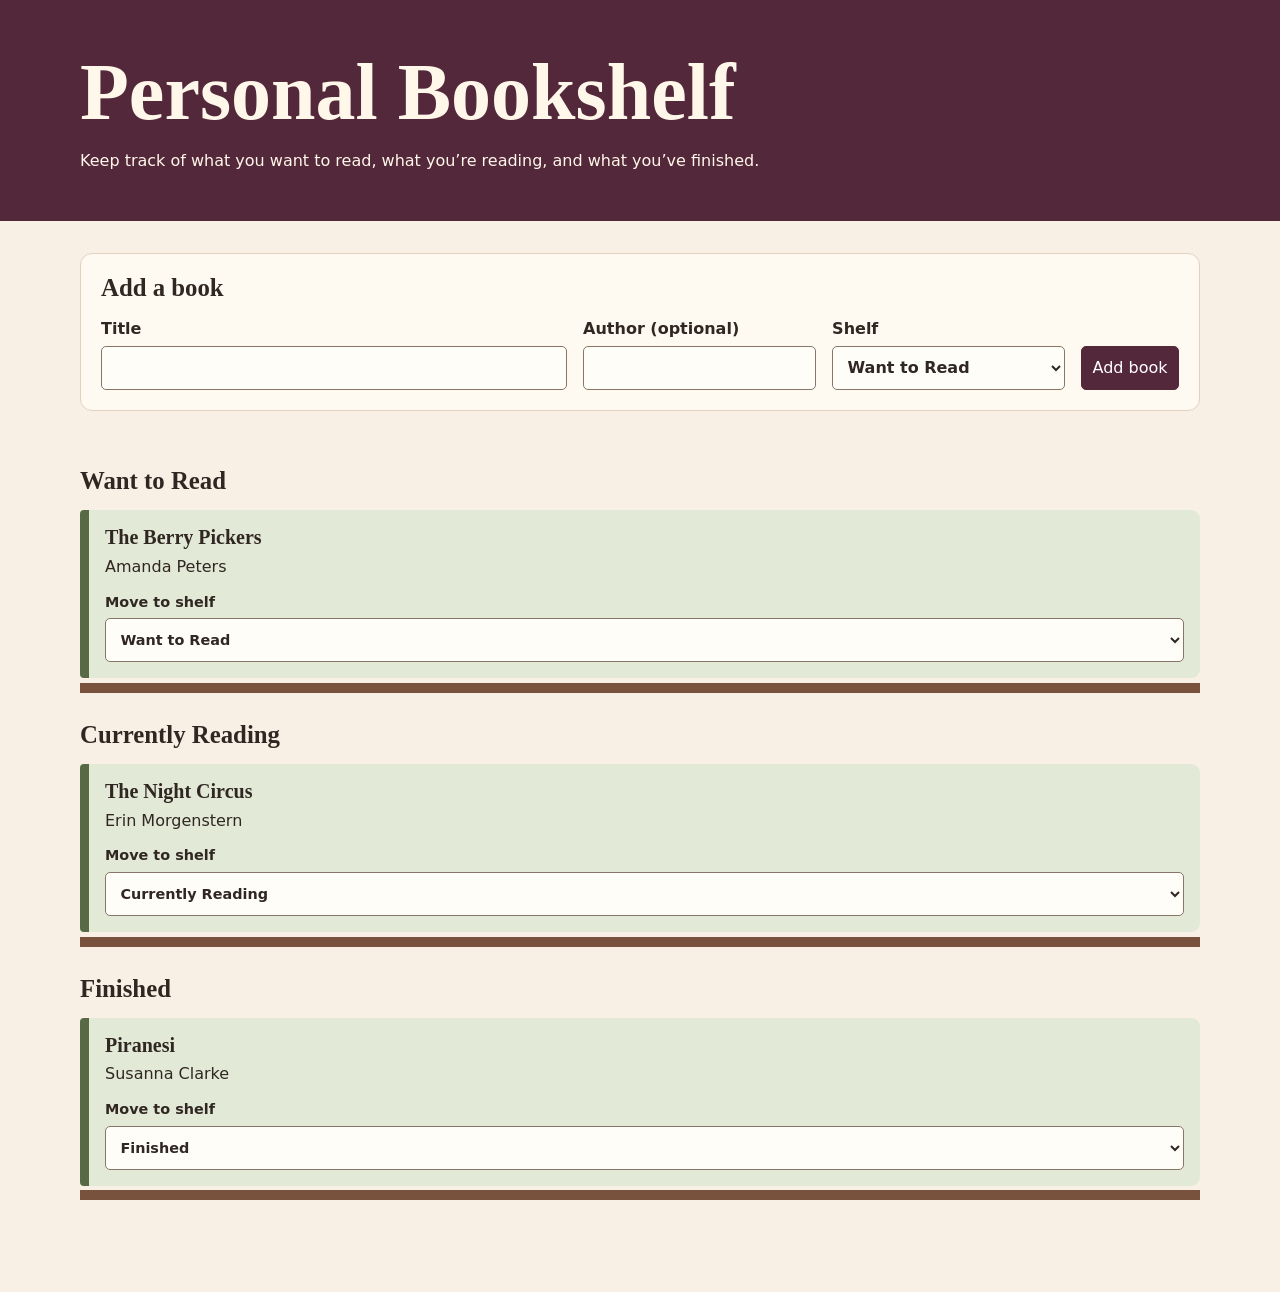
==== inst630-bookshelf/index.html @ 9f1ba7bc "Add INST 630 Personal Bookshelf checkpoint app" ====
<!doctype html>
<html lang="en">
<head>
<meta charset="utf-8">
<meta name="viewport" content="width=device-width, initial-scale=1">
<title>Personal Bookshelf</title>
<style>
*{box-sizing:border-box}body{margin:0;background:#f8f0e4;color:#302722;font:1rem/1.5 system-ui,sans-serif}main,header>div{width:min(100% - 2rem,70rem);margin:auto}header{background:#54283b;color:#fff7e9;padding:3rem 0}h1,h2{font-family:Georgia,serif;line-height:1.1}h1{font-size:clamp(2.7rem,7vw,5rem);margin:0}header p{margin:.8rem 0 0}main{padding:2rem 0 4rem}form{background:#fffaf1;padding:1.25rem;border:1px solid #e1d2bf;border-radius:12px}h2{margin:0 0 1rem;font-size:1.55rem}.fields{display:grid;grid-template-columns:2fr 1fr 1fr auto;gap:1rem;align-items:end}label{display:grid;gap:.3rem;font-weight:600}input,select,button{font:inherit;min-height:44px;border-radius:5px;padding:.5rem .65rem;max-width:100%;width:100%}input,select{background:#fffdf7;color:inherit;border:1px solid #887668}button{background:#54283b;color:white;border:1px solid #54283b;cursor:pointer}button:hover{background:#71354e}:focus-visible{outline:3px solid #216354;outline-offset:3px}#message{min-height:1.5em;margin:1rem 0;color:#533145}.shelf{margin:0 0 1.75rem}.books{display:grid;grid-template-columns:repeat(auto-fit,minmax(min(100%,13rem),1fr));gap:1rem;align-items:end;border-bottom:10px solid #79523d;padding:0 0 .3rem}.book{background:#e3e9d7;border-left:9px solid #576945;padding:1rem;min-width:0;border-radius:4px 9px 9px 4px;overflow-wrap:anywhere}.book:nth-child(3n+2){background:#f2d6c4;border-color:#9a5546}.book:nth-child(3n){background:#e8dce8;border-color:#775477}.book h3{font: bold 1.25rem Georgia,serif;margin:0}.book p{margin:.35rem 0 .8rem}.empty{margin:.4rem 0}.move{font-size:.9rem}@media(max-width:740px){.fields{grid-template-columns:1fr 1fr}}@media(max-width:450px){.fields{grid-template-columns:1fr}}
</style>
</head>
<body>
<header><div><h1>Personal Bookshelf</h1><p>Keep track of what you want to read, what you’re reading, and what you’ve finished.</p></div></header>
<main>
<form id="add-book">
<h2>Add a book</h2>
<div class="fields">
<label>Title<input name="title" required maxlength="120"></label>
<label>Author (optional)<input name="author" maxlength="100"></label>
<label>Shelf<select name="status"></select></label>
<button type="submit">Add book</button>
</div>
</form>
<p id="message" role="status" aria-live="polite"></p>
<div id="shelves"></div>
</main>
<script>
const shelves = new Map([
  ['want', 'Want to Read'],
  ['reading', 'Currently Reading'],
  ['finished', 'Finished']
]);
const storageKey = 'personal-bookshelf-v1';
const examples = [
  { id: 'sample-1', title: 'The Berry Pickers', author: 'Amanda Peters', status: 'want' },
  { id: 'sample-2', title: 'The Night Circus', author: 'Erin Morgenstern', status: 'reading' },
  { id: 'sample-3', title: 'Piranesi', author: 'Susanna Clarke', status: 'finished' }
];
const form = document.querySelector('#add-book');
const container = document.querySelector('#shelves');
const message = document.querySelector('#message');
let books = examples;

try {
  const saved = JSON.parse(localStorage.getItem(storageKey));
  if (Array.isArray(saved)) {
    books = saved.filter(book => book && typeof book.id === 'string' &&
      typeof book.title === 'string' && typeof book.author === 'string' && shelves.has(book.status));
  }
} catch {
  message.textContent = 'Saved books could not be loaded.';
}

function fillOptions(select, selected) {
  for (const [value, label] of shelves) {
    select.add(new Option(label, value, false, value === selected));
  }
}

function save(nextBooks, feedback) {
  books = nextBooks;
  try {
    localStorage.setItem(storageKey, JSON.stringify(books));
    message.textContent = feedback;
  } catch {
    message.textContent = feedback + ' Browser storage is unavailable.';
  }
}

function render(focusId) {
  container.replaceChildren();
  let focusTarget;
  for (const [status, label] of shelves) {
    const section = document.createElement('section');
    section.className = 'shelf';
    const heading = document.createElement('h2');
    heading.textContent = label;
    const row = document.createElement('div');
    row.className = 'books';
    const matching = books.filter(book => book.status === status);
    if (!matching.length) {
      const empty = document.createElement('p');
      empty.className = 'empty';
      empty.textContent = 'No books on this shelf yet.';
      row.append(empty);
    }
    for (const book of matching) {
      const card = document.createElement('article');
      card.className = 'book';
      const title = document.createElement('h3');
      title.textContent = book.title;
      const author = document.createElement('p');
      author.textContent = book.author || 'Author unspecified';
      const move = document.createElement('label');
      move.className = 'move';
      move.textContent = 'Move to shelf';
      const select = document.createElement('select');
      select.setAttribute('aria-label', 'Move ' + book.title + ' to shelf');
      fillOptions(select, status);
      select.addEventListener('change', () => {
        const destination = select.value;
        save(books.map(item => item.id === book.id ? { ...item, status: destination } : item),
          book.title + ' moved to ' + shelves.get(destination) + '.');
        render(book.id);
      });
      move.append(select);
      card.append(title, author, move);
      row.append(card);
      if (book.id === focusId) focusTarget = select;
    }
    section.append(heading, row);
    container.append(section);
  }
  focusTarget?.focus();
}

fillOptions(form.elements.status, 'want');
form.addEventListener('submit', event => {
  event.preventDefault();
  const title = form.elements.title.value.trim();
  if (!title) {
    message.textContent = 'Enter a book title.';
    form.elements.title.focus();
    return;
  }
  const author = form.elements.author.value.trim();
  const status = form.elements.status.value;
  save([...books, { id: crypto.randomUUID(), title, author, status }],
    title + ' added to ' + shelves.get(status) + '.');
  form.reset();
  render();
  form.elements.title.focus();
});
render();
</script>
</body>
</html>
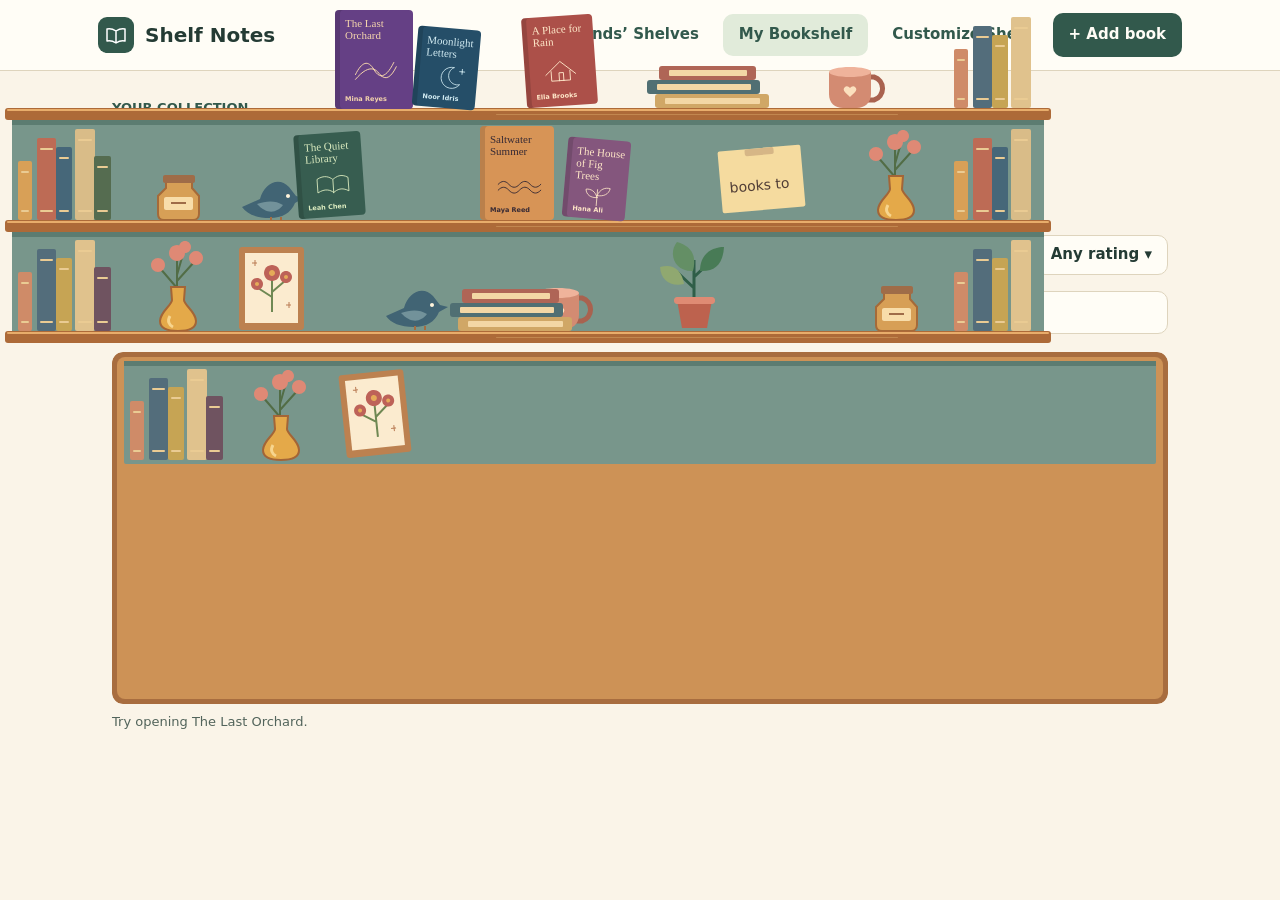
==== commit 7674ea97: "Match Shelf Notes bookshelf to the Figma mockup" ====
--- a/inst630-bookshelf/index.html
+++ b/inst630-bookshelf/index.html
@@ -3,133 +3,368 @@
 <head>
 <meta charset="utf-8">
 <meta name="viewport" content="width=device-width, initial-scale=1">
-<title>Personal Bookshelf</title>
+<title>Shelf Notes · My Bookshelf</title>
 <style>
-*{box-sizing:border-box}body{margin:0;background:#f8f0e4;color:#302722;font:1rem/1.5 system-ui,sans-serif}main,header>div{width:min(100% - 2rem,70rem);margin:auto}header{background:#54283b;color:#fff7e9;padding:3rem 0}h1,h2{font-family:Georgia,serif;line-height:1.1}h1{font-size:clamp(2.7rem,7vw,5rem);margin:0}header p{margin:.8rem 0 0}main{padding:2rem 0 4rem}form{background:#fffaf1;padding:1.25rem;border:1px solid #e1d2bf;border-radius:12px}h2{margin:0 0 1rem;font-size:1.55rem}.fields{display:grid;grid-template-columns:2fr 1fr 1fr auto;gap:1rem;align-items:end}label{display:grid;gap:.3rem;font-weight:600}input,select,button{font:inherit;min-height:44px;border-radius:5px;padding:.5rem .65rem;max-width:100%;width:100%}input,select{background:#fffdf7;color:inherit;border:1px solid #887668}button{background:#54283b;color:white;border:1px solid #54283b;cursor:pointer}button:hover{background:#71354e}:focus-visible{outline:3px solid #216354;outline-offset:3px}#message{min-height:1.5em;margin:1rem 0;color:#533145}.shelf{margin:0 0 1.75rem}.books{display:grid;grid-template-columns:repeat(auto-fit,minmax(min(100%,13rem),1fr));gap:1rem;align-items:end;border-bottom:10px solid #79523d;padding:0 0 .3rem}.book{background:#e3e9d7;border-left:9px solid #576945;padding:1rem;min-width:0;border-radius:4px 9px 9px 4px;overflow-wrap:anywhere}.book:nth-child(3n+2){background:#f2d6c4;border-color:#9a5546}.book:nth-child(3n){background:#e8dce8;border-color:#775477}.book h3{font: bold 1.25rem Georgia,serif;margin:0}.book p{margin:.35rem 0 .8rem}.empty{margin:.4rem 0}.move{font-size:.9rem}@media(max-width:740px){.fields{grid-template-columns:1fr 1fr}}@media(max-width:450px){.fields{grid-template-columns:1fr}}
+*{box-sizing:border-box}body{margin:0;background:#faf4e8;color:#243b34;font:15px/1.45 Inter,system-ui,sans-serif}header{background:#fffdf6;border-bottom:1px solid #ded4bd}.bar{max-width:1152px;margin:auto;min-height:70px;padding:12px 34px;display:flex;align-items:center;gap:8px;flex-wrap:wrap}.brand{display:flex;align-items:center;gap:11px;font-size:20px;font-weight:650;margin-right:auto}.logo{display:grid;place-items:center;background:#32594c;width:36px;height:36px;border-radius:9px}.logo img{display:block}main{max-width:1152px;margin:auto;padding:28px 48px 24px}h1,h2{font-family:Lora,Georgia,serif;font-weight:400}h1{font-size:48px;line-height:1.18;margin:8px 0 5px}.eyebrow{font-size:13px;color:#32594c;font-weight:650;margin:0}.intro,.hint{color:#52645b;margin:0}.toolbar{display:flex;gap:9px;flex-wrap:wrap;margin:26px 0 16px}.rating{margin-left:auto}button,select,input{font:inherit;color:inherit}button,select{background:#fffdf6;border:1px solid #ded4bd;border-radius:10px;padding:8px 15px;min-height:38px}button{cursor:pointer;font-weight:600}.bar button,.bar [aria-current]{border:0;background:transparent;padding:10px 16px;border-radius:10px;font-weight:600;color:#32594c}.bar [aria-current]{background:#e1ebda}.bar .primary,.primary,[aria-pressed=true]{background:#32594c;color:#fffdf6;border-color:#32594c}.bar .primary{min-height:44px}.search{display:flex;align-items:center;gap:10px;background:#fffdf6;border:1px solid #ded4bd;border-radius:10px;padding:0 14px;margin-bottom:18px;min-height:43px}.search input{background:none;border:0;flex:1;min-width:0;padding:9px 0}.search input::placeholder{color:#52645b}.search img,.logo img{flex:none}.cabinet-scroll{overflow:auto;border-radius:11px}.cabinet{width:1056px;height:352px;position:relative;background:#a86d3f;transform-origin:top left;border-radius:11px;overflow:hidden}.art{position:absolute;inset:0;pointer-events:none}.art p{margin:0;font-family:Lora,Georgia,serif}.art img{display:block}.cover{position:absolute;display:flex;flex-direction:column;justify-content:space-between;align-items:flex-start;border:0;border-radius:4px;padding:8px 5px 6px 10px;min-height:0;font:11px/1.08 Lora,Georgia,serif;text-align:left;overflow:hidden;box-shadow:inset 5px 0 #0002}.cover img{align-self:center}.cover span{overflow-wrap:anywhere}.cover small{font:600 6.5px/1.15 Inter,system-ui,sans-serif}.cover:hover{filter:brightness(1.12)}.hint{font-size:13px;margin-top:9px}.extra{display:flex;gap:8px;flex-wrap:wrap;margin-top:12px}.extra:empty{display:none}dialog{border:1px solid #ded4bd;border-radius:14px;background:#fffdf6;color:#243b34;width:min(92vw,420px);padding:24px}dialog::backdrop{background:#243b3477}dialog h2{margin:0 0 16px;font-size:28px}dialog label{display:grid;gap:4px;margin:12px 0}dialog input{width:100%;padding:8px;border:1px solid #9ba99b;border-radius:6px}dialog form menu{display:flex;gap:8px;padding:0;margin:16px 0 0}.error{color:#943b38;margin:4px 0}button:focus-visible,select:focus-visible,input:focus-visible,[tabindex]:focus-visible{outline:3px solid #b46d31;outline-offset:3px}.sr-only{position:absolute;width:1px;height:1px;overflow:hidden;clip-path:inset(50%)}@media(max-width:740px){main{padding:24px 18px}.bar{padding:10px 18px}.rating{margin-left:0}h1{font-size:38px}}
 </style>
 </head>
 <body>
-<header><div><h1>Personal Bookshelf</h1><p>Keep track of what you want to read, what you’re reading, and what you’ve finished.</p></div></header>
+<header><nav class="bar" aria-label="Main">
+<div class="brand"><span class="logo"><img src="assets/imgOpenBook.svg" alt=""></span>Shelf Notes</div>
+<button type="button" data-planned="Friends’ Shelves">Friends’ Shelves</button>
+<span aria-current="page">My Bookshelf</span>
+<button type="button" data-planned="Customize Shelf">Customize Shelf</button>
+<button class="primary" id="open-add">+ Add book</button>
+</nav></header>
 <main>
+<p class="eyebrow">YOUR COLLECTION</p>
+<h1>My Bookshelf</h1>
+<p class="intro">The books I’ve read, the ones I’m in the middle of, and the ones I keep meaning to start.</p>
+<div class="toolbar" id="filters" aria-label="Filter books"></div>
+<label class="search"><img src="assets/imgSearchIcon.svg" alt=""><span class="sr-only">Search by title or author</span><input type="search" id="search" placeholder="Search by title or author"></label>
+<div class="cabinet-scroll" id="cabinet-scroll" tabindex="0" aria-label="Illustrated bookshelf">
+<div class="cabinet" id="cabinet">
+<div class="art" aria-hidden="true">
+        <div style="position:absolute;background:#cd9256;height:342px;left:5px;border-radius:8px;top:5px;width:1046px" ></div>
+        <div style="position:absolute;background:#78968b;height:103.333px;left:12px;border-radius:2px;top:9px;width:1032px" ></div>
+        <div style="position:absolute;background:#5c7c71;height:5px;left:12px;top:9px;width:1032px" ></div>
+        <div style="position:absolute;background:#cf8b68;height:59px;left:18px;border-radius:2px;top:49.33px;width:14px" ></div>
+        <div style="position:absolute;background:#eacb93;height:2px;left:21px;border-radius:1px;top:59.33px;width:8px" ></div>
+        <div style="position:absolute;background:#eacb93;height:2px;left:21px;border-radius:1px;top:98.33px;width:8px" ></div>
+        <div style="position:absolute;background:#536d7b;height:82px;left:37px;border-radius:2px;top:26.33px;width:19px" ></div>
+        <div style="position:absolute;background:#eacb93;height:2px;left:40px;border-radius:1px;top:36.33px;width:13px" ></div>
+        <div style="position:absolute;background:#eacb93;height:2px;left:40px;border-radius:1px;top:98.33px;width:13px" ></div>
+        <div style="position:absolute;background:#c6a454;height:73px;left:56px;border-radius:2px;top:35.33px;width:16px" ></div>
+        <div style="position:absolute;background:#eacb93;height:2px;left:59px;border-radius:1px;top:45.33px;width:10px" ></div>
+        <div style="position:absolute;background:#eacb93;height:2px;left:59px;border-radius:1px;top:98.33px;width:10px" ></div>
+        <div style="position:absolute;background:#e0c28d;height:91px;left:75px;border-radius:2px;top:17.33px;width:20px" ></div>
+        <div style="position:absolute;background:#eacb93;height:2px;left:78px;border-radius:1px;top:27.33px;width:14px" ></div>
+        <div style="position:absolute;background:#eacb93;height:2px;left:78px;border-radius:1px;top:98.33px;width:14px" ></div>
+        <div style="position:absolute;background:#6f5360;height:64px;left:94px;border-radius:2px;top:44.33px;width:17px" ></div>
+        <div style="position:absolute;background:#eacb93;height:2px;left:97px;border-radius:1px;top:54.33px;width:11px" ></div>
+        <div style="position:absolute;background:#eacb93;height:2px;left:97px;border-radius:1px;top:98.33px;width:11px" ></div>
+        <div style="position:absolute;height:98px;left:133px;top:12.33px;width:72px">
+          <img alt="" src="assets/imgVase.svg">
+        </div>
+        <div style="position:absolute;display:flex;height:104.989px;align-items:center;justify-content:center;left:222px;top:4.81px;width:81.849px">
+          <div style="transform:rotate(-6deg)">
+            <div style="height:98px;position:relative;width:72px">
+              <img alt="" src="assets/imgPrint.svg">
+            </div>
+          </div>
+        </div>
+        </a>
+        </div>
+        </div>
+        <div style="position:absolute;height:98px;left:820px;top:12.33px;width:72px">
+          <img alt="" src="assets/imgMug.svg">
+        </div>
+        <div style="position:absolute;background:#cf8b68;height:59px;left:954px;border-radius:2px;top:49.33px;width:14px" ></div>
+        <div style="position:absolute;background:#eacb93;height:2px;left:957px;border-radius:1px;top:59.33px;width:8px" ></div>
+        <div style="position:absolute;background:#eacb93;height:2px;left:957px;border-radius:1px;top:98.33px;width:8px" ></div>
+        <div style="position:absolute;background:#536d7b;height:82px;left:973px;border-radius:2px;top:26.33px;width:19px" ></div>
+        <div style="position:absolute;background:#eacb93;height:2px;left:976px;border-radius:1px;top:36.33px;width:13px" ></div>
+        <div style="position:absolute;background:#eacb93;height:2px;left:976px;border-radius:1px;top:98.33px;width:13px" ></div>
+        <div style="position:absolute;background:#c6a454;height:73px;left:992px;border-radius:2px;top:35.33px;width:16px" ></div>
+        <div style="position:absolute;background:#eacb93;height:2px;left:995px;border-radius:1px;top:45.33px;width:10px" ></div>
+        <div style="position:absolute;background:#eacb93;height:2px;left:995px;border-radius:1px;top:98.33px;width:10px" ></div>
+        <div style="position:absolute;background:#e0c28d;height:91px;left:1011px;border-radius:2px;top:17.33px;width:20px" ></div>
+        <div style="position:absolute;background:#eacb93;height:2px;left:1014px;border-radius:1px;top:27.33px;width:14px" ></div>
+        <div style="position:absolute;background:#eacb93;height:2px;left:1014px;border-radius:1px;top:98.33px;width:14px" ></div>
+        <div style="position:absolute;height:43px;left:647px;overflow:hidden;top:65.33px;width:125px">
+          <div style="position:absolute;background:#d0a766;height:14px;left:8px;border-radius:3px;top:29px;width:114px" ></div>
+          <div style="position:absolute;background:#f3d7a5;height:6px;left:18px;border-radius:1px;top:33px;width:95px" ></div>
+          <div style="position:absolute;background:#506f73;height:14px;left:0;border-radius:3px;top:15px;width:113px" ></div>
+          <div style="position:absolute;background:#f3d7a5;height:6px;left:10px;border-radius:1px;top:19px;width:94px" ></div>
+          <div style="position:absolute;background:#af6556;height:14px;left:12px;border-radius:3px;top:1px;width:97px" ></div>
+          <div style="position:absolute;background:#f3d7a5;height:6px;left:22px;border-radius:1px;top:5px;width:78px" ></div>
+        </div>
+        <div style="position:absolute;background:#ad6a38;height:12px;left:5px;border-radius:3px;top:108.33px;width:1046px" ></div>
+        <div style="position:absolute;background:#e8ad6b;height:2px;left:7px;border-radius:1px;top:109.33px;width:1042px" ></div>
+        <div style="position:absolute;background:#c2874f;height:1px;left:496.32px;border-radius:1px;top:114.33px;width:401.28px" ></div>
+        <div style="position:absolute;background:#78968b;height:103.333px;left:12px;border-radius:2px;top:120.33px;width:1032px" ></div>
+        <div style="position:absolute;background:#5c7c71;height:5px;left:12px;top:120.33px;width:1032px" ></div>
+        <div style="position:absolute;background:#d8a057;height:59px;left:18px;border-radius:2px;top:160.67px;width:14px" ></div>
+        <div style="position:absolute;background:#eacb93;height:2px;left:21px;border-radius:1px;top:170.67px;width:8px" ></div>
+        <div style="position:absolute;background:#eacb93;height:2px;left:21px;border-radius:1px;top:209.67px;width:8px" ></div>
+        <div style="position:absolute;background:#bd6b55;height:82px;left:37px;border-radius:2px;top:137.67px;width:19px" ></div>
+        <div style="position:absolute;background:#eacb93;height:2px;left:40px;border-radius:1px;top:147.67px;width:13px" ></div>
+        <div style="position:absolute;background:#eacb93;height:2px;left:40px;border-radius:1px;top:209.67px;width:13px" ></div>
+        <div style="position:absolute;background:#466779;height:73px;left:56px;border-radius:2px;top:146.67px;width:16px" ></div>
+        <div style="position:absolute;background:#eacb93;height:2px;left:59px;border-radius:1px;top:156.67px;width:10px" ></div>
+        <div style="position:absolute;background:#eacb93;height:2px;left:59px;border-radius:1px;top:209.67px;width:10px" ></div>
+        <div style="position:absolute;background:#d9bc88;height:91px;left:75px;border-radius:2px;top:128.67px;width:20px" ></div>
+        <div style="position:absolute;background:#eacb93;height:2px;left:78px;border-radius:1px;top:138.67px;width:14px" ></div>
+        <div style="position:absolute;background:#eacb93;height:2px;left:78px;border-radius:1px;top:209.67px;width:14px" ></div>
+        <div style="position:absolute;background:#556c50;height:64px;left:94px;border-radius:2px;top:155.67px;width:17px" ></div>
+        <div style="position:absolute;background:#eacb93;height:2px;left:97px;border-radius:1px;top:165.67px;width:11px" ></div>
+        <div style="position:absolute;background:#eacb93;height:2px;left:97px;border-radius:1px;top:209.67px;width:11px" ></div>
+        <div style="position:absolute;height:98px;left:142px;top:123.67px;width:72px">
+          <img alt="" src="assets/imgJar.svg">
+        </div>
+        <div style="position:absolute;height:98px;left:236px;top:123.67px;width:72px">
+          <img alt="" src="assets/imgBird.svg">
+        </div>
+        </div>
+        </div>
+        </div>
+        <div style="position:absolute;height:98px;left:860px;top:123.67px;width:72px">
+          <img alt="" src="assets/imgVase.svg">
+        </div>
+        <div style="position:absolute;background:#d8a057;height:59px;left:954px;border-radius:2px;top:160.67px;width:14px" ></div>
+        <div style="position:absolute;background:#eacb93;height:2px;left:957px;border-radius:1px;top:170.67px;width:8px" ></div>
+        <div style="position:absolute;background:#eacb93;height:2px;left:957px;border-radius:1px;top:209.67px;width:8px" ></div>
+        <div style="position:absolute;background:#bd6b55;height:82px;left:973px;border-radius:2px;top:137.67px;width:19px" ></div>
+        <div style="position:absolute;background:#eacb93;height:2px;left:976px;border-radius:1px;top:147.67px;width:13px" ></div>
+        <div style="position:absolute;background:#eacb93;height:2px;left:976px;border-radius:1px;top:209.67px;width:13px" ></div>
+        <div style="position:absolute;background:#466779;height:73px;left:992px;border-radius:2px;top:146.67px;width:16px" ></div>
+        <div style="position:absolute;background:#eacb93;height:2px;left:995px;border-radius:1px;top:156.67px;width:10px" ></div>
+        <div style="position:absolute;background:#eacb93;height:2px;left:995px;border-radius:1px;top:209.67px;width:10px" ></div>
+        <div style="position:absolute;background:#d9bc88;height:91px;left:1011px;border-radius:2px;top:128.67px;width:20px" ></div>
+        <div style="position:absolute;background:#eacb93;height:2px;left:1014px;border-radius:1px;top:138.67px;width:14px" ></div>
+        <div style="position:absolute;background:#eacb93;height:2px;left:1014px;border-radius:1px;top:209.67px;width:14px" ></div>
+        <div style="position:absolute;display:flex;height:68.998px;align-items:center;justify-content:center;left:717px;top:144.43px;width:88.088px">
+          <div style="transform:rotate(-5deg)">
+            <div style="background:#f5db9f;height:62px;overflow:hidden;position:relative;border-radius:2px;width:83px">
+              <div style="position:absolute;background:#d6b686;height:7px;left:27px;border-radius:2px;top:0;width:29px" ></div>
+              <div style="position:absolute;left:9px;color:#503d36;font-size:14px;top:13px;white-space:nowrap">
+                <p style="">books to</p>
+                <p style="">lend</p>
+              </div>
+            </div>
+          </div>
+        </div>
+        <div style="position:absolute;background:#ad6a38;height:12px;left:5px;border-radius:3px;top:219.67px;width:1046px" ></div>
+        <div style="position:absolute;background:#e8ad6b;height:2px;left:7px;border-radius:1px;top:220.67px;width:1042px" ></div>
+        <div style="position:absolute;background:#c2874f;height:1px;left:496.32px;border-radius:1px;top:225.67px;width:401.28px" ></div>
+        <div style="position:absolute;background:#78968b;height:103.333px;left:12px;border-radius:2px;top:231.67px;width:1032px" ></div>
+        <div style="position:absolute;background:#5c7c71;height:5px;left:12px;top:231.67px;width:1032px" ></div>
+        <div style="position:absolute;background:#cf8b68;height:59px;left:18px;border-radius:2px;top:272px;width:14px" ></div>
+        <div style="position:absolute;background:#eacb93;height:2px;left:21px;border-radius:1px;top:282px;width:8px" ></div>
+        <div style="position:absolute;background:#eacb93;height:2px;left:21px;border-radius:1px;top:321px;width:8px" ></div>
+        <div style="position:absolute;background:#536d7b;height:82px;left:37px;border-radius:2px;top:249px;width:19px" ></div>
+        <div style="position:absolute;background:#eacb93;height:2px;left:40px;border-radius:1px;top:259px;width:13px" ></div>
+        <div style="position:absolute;background:#eacb93;height:2px;left:40px;border-radius:1px;top:321px;width:13px" ></div>
+        <div style="position:absolute;background:#c6a454;height:73px;left:56px;border-radius:2px;top:258px;width:16px" ></div>
+        <div style="position:absolute;background:#eacb93;height:2px;left:59px;border-radius:1px;top:268px;width:10px" ></div>
+        <div style="position:absolute;background:#eacb93;height:2px;left:59px;border-radius:1px;top:321px;width:10px" ></div>
+        <div style="position:absolute;background:#e0c28d;height:91px;left:75px;border-radius:2px;top:240px;width:20px" ></div>
+        <div style="position:absolute;background:#eacb93;height:2px;left:78px;border-radius:1px;top:250px;width:14px" ></div>
+        <div style="position:absolute;background:#eacb93;height:2px;left:78px;border-radius:1px;top:321px;width:14px" ></div>
+        <div style="position:absolute;background:#6f5360;height:64px;left:94px;border-radius:2px;top:267px;width:17px" ></div>
+        <div style="position:absolute;background:#eacb93;height:2px;left:97px;border-radius:1px;top:277px;width:11px" ></div>
+        <div style="position:absolute;background:#eacb93;height:2px;left:97px;border-radius:1px;top:321px;width:11px" ></div>
+        <div style="position:absolute;height:98px;left:142px;top:235px;width:72px">
+          <img alt="" src="assets/imgVase.svg">
+        </div>
+        <div style="position:absolute;height:98px;left:236px;top:235px;width:72px">
+          <img alt="" src="assets/imgPrint1.svg">
+        </div>
+        <div style="position:absolute;height:98px;left:860px;top:235px;width:72px">
+          <img alt="" src="assets/imgJar.svg">
+        </div>
+        <div style="position:absolute;background:#cf8b68;height:59px;left:954px;border-radius:2px;top:272px;width:14px" ></div>
+        <div style="position:absolute;background:#eacb93;height:2px;left:957px;border-radius:1px;top:282px;width:8px" ></div>
+        <div style="position:absolute;background:#eacb93;height:2px;left:957px;border-radius:1px;top:321px;width:8px" ></div>
+        <div style="position:absolute;background:#536d7b;height:82px;left:973px;border-radius:2px;top:249px;width:19px" ></div>
+        <div style="position:absolute;background:#eacb93;height:2px;left:976px;border-radius:1px;top:259px;width:13px" ></div>
+        <div style="position:absolute;background:#eacb93;height:2px;left:976px;border-radius:1px;top:321px;width:13px" ></div>
+        <div style="position:absolute;background:#c6a454;height:73px;left:992px;border-radius:2px;top:258px;width:16px" ></div>
+        <div style="position:absolute;background:#eacb93;height:2px;left:995px;border-radius:1px;top:268px;width:10px" ></div>
+        <div style="position:absolute;background:#eacb93;height:2px;left:995px;border-radius:1px;top:321px;width:10px" ></div>
+        <div style="position:absolute;background:#e0c28d;height:91px;left:1011px;border-radius:2px;top:240px;width:20px" ></div>
+        <div style="position:absolute;background:#eacb93;height:2px;left:1014px;border-radius:1px;top:250px;width:14px" ></div>
+        <div style="position:absolute;background:#eacb93;height:2px;left:1014px;border-radius:1px;top:321px;width:14px" ></div>
+        <div style="position:absolute;height:98px;left:380.16px;top:233px;width:72px">
+          <img alt="" src="assets/imgBird.svg">
+        </div>
+        <div style="position:absolute;height:98px;left:528px;top:233px;width:72px">
+          <img alt="" src="assets/imgMug.svg">
+        </div>
+        <div style="position:absolute;height:96px;left:654.72px;top:235px;width:76px">
+          <img alt="" src="assets/imgPottedPlant.svg">
+        </div>
+        <div style="position:absolute;height:43px;left:450px;overflow:hidden;top:288px;width:125px">
+          <div style="position:absolute;background:#d0a766;height:14px;left:8px;border-radius:3px;top:29px;width:114px" ></div>
+          <div style="position:absolute;background:#f3d7a5;height:6px;left:18px;border-radius:1px;top:33px;width:95px" ></div>
+          <div style="position:absolute;background:#506f73;height:14px;left:0;border-radius:3px;top:15px;width:113px" ></div>
+          <div style="position:absolute;background:#f3d7a5;height:6px;left:10px;border-radius:1px;top:19px;width:94px" ></div>
+          <div style="position:absolute;background:#af6556;height:14px;left:12px;border-radius:3px;top:1px;width:97px" ></div>
+          <div style="position:absolute;background:#f3d7a5;height:6px;left:22px;border-radius:1px;top:5px;width:78px" ></div>
+        </div>
+        <div style="position:absolute;background:#ad6a38;height:12px;left:5px;border-radius:3px;top:331px;width:1046px" ></div>
+        <div style="position:absolute;background:#e8ad6b;height:2px;left:7px;border-radius:1px;top:332px;width:1042px" ></div>
+        <div style="position:absolute;background:#c2874f;height:1px;left:496.32px;border-radius:1px;top:337px;width:401.28px" ></div>
+</div>
+<div id="covers"></div>
+</div></div>
+<div id="extra" class="extra"></div>
+<p class="hint" id="message" role="status">Try opening The Last Orchard.</p>
+</main>
+<dialog id="add-dialog" aria-labelledby="add-heading">
 <form id="add-book">
-<h2>Add a book</h2>
-<div class="fields">
-<label>Title<input name="title" required maxlength="120"></label>
+<h2 id="add-heading">Add a book</h2>
+<label>Title<input name="title" required maxlength="120" autofocus></label>
 <label>Author (optional)<input name="author" maxlength="100"></label>
 <label>Shelf<select name="status"></select></label>
-<button type="submit">Add book</button>
-</div>
+<p id="error" class="error" role="alert"></p>
+<menu><button type="button" data-close>Cancel</button><button type="submit" class="primary">Add book</button></menu>
 </form>
-<p id="message" role="status" aria-live="polite"></p>
-<div id="shelves"></div>
-</main>
+</dialog>
+<dialog id="details" aria-labelledby="book-title">
+<h2 id="book-title"></h2><p id="book-author"></p>
+<label>Move to shelf<select id="move"></select></label>
+<button type="button" data-close>Done</button>
+</dialog>
 <script>
-const shelves = new Map([
-  ['want', 'Want to Read'],
-  ['reading', 'Currently Reading'],
-  ['finished', 'Finished']
-]);
-const storageKey = 'personal-bookshelf-v1';
+const shelves = new Map([['want','Want to Read'],['reading','Currently Reading'],['finished','Finished']]);
 const examples = [
-  { id: 'sample-1', title: 'The Berry Pickers', author: 'Amanda Peters', status: 'want' },
-  { id: 'sample-2', title: 'The Night Circus', author: 'Erin Morgenstern', status: 'reading' },
-  { id: 'sample-3', title: 'Piranesi', author: 'Susanna Clarke', status: 'finished' }
+ ['The Last Orchard','Mina Reyes','finished',335,10,78,99,0,'#654085','#f4d4ac'],
+ ['Moonlight Letters','Noor Idris','reading',415,28,63,80,5,'#254e68','#d3ecf3'],
+ ['A Place for Rain','Ella Brooks','finished',524,16,71,90,-4,'#ac5049','#ffe9ca'],
+ ['The Quiet Library','Leah Chen','want',296,133,67,84,-4,'#375d50','#dcecc0'],
+ ['Saltwater Summer','Maya Reed','reading',480,126,74,94,0,'#d79456','#372a34'],
+ ['The House of Fig Trees','Hana Ali','finished',565,139,63,80,5,'#84567d','#ffe7c7']
 ];
-const form = document.querySelector('#add-book');
-const container = document.querySelector('#shelves');
-const message = document.querySelector('#message');
-let books = examples;
-
+const key = 'personal-bookshelf-v1';
+const byId = id => document.getElementById(id);
+const add = byId('add-dialog');
+const form = byId('add-book');
+const details = byId('details');
+const move = byId('move');
+const message = byId('message');
+const search = byId('search');
+const cabinet = byId('cabinet');
+const viewport = byId('cabinet-scroll');
+const filters = byId('filters');
+const extra = byId('extra');
+const defaults = examples.map(([title,author,status],i) => ({id:'figma-'+i,title,author,status}));
+let books = defaults;
+let filter = 'all';
+let activeId;
+let feedback = 'Try opening The Last Orchard.';
 try {
-  const saved = JSON.parse(localStorage.getItem(storageKey));
-  if (Array.isArray(saved)) {
-    books = saved.filter(book => book && typeof book.id === 'string' &&
-      typeof book.title === 'string' && typeof book.author === 'string' && shelves.has(book.status));
+  const stored = JSON.parse(localStorage.getItem(key));
+  if (Array.isArray(stored)) books = stored.filter(book => book && typeof book.id === 'string' &&
+    typeof book.title === 'string' && typeof book.author === 'string' && shelves.has(book.status));
+  if (books.some(book => book.id.startsWith('sample-')) && !books.some(book => book.id.startsWith('figma-'))) {
+    books = [...defaults, ...books];
   }
-} catch {
-  message.textContent = 'Saved books could not be loaded.';
-}
-
-function fillOptions(select, selected) {
-  for (const [value, label] of shelves) {
-    select.add(new Option(label, value, false, value === selected));
+} catch { feedback = 'Saved books could not be loaded.'; }
+function save(nextBooks, text) {
+  books = nextBooks;
+  feedback = text;
+  try { localStorage.setItem(key, JSON.stringify(books)); }
+  catch { feedback += ' Browser storage is unavailable.'; }
+}
+function openBook(book) {
+  activeId = book.id;
+  byId('book-title').textContent = book.title;
+  byId('book-author').textContent = book.author || 'Author unspecified';
+  move.value = book.status;
+  details.showModal();
+}
+function render() {
+  filters.replaceChildren();
+  for (const [value,label] of [['all','All books'], ...shelves]) {
+    const button = document.createElement('button');
+    button.textContent = label + ' · ' + books.filter(b => value === 'all' || b.status === value).length;
+    button.setAttribute('aria-pressed', String(value === filter));
+    button.dataset.filter = value;
+    button.onclick = () => { filter = value; render(); filters.querySelector('[aria-pressed=true]').focus(); };
+    filters.append(button);
   }
-}
-
-function save(nextBooks, feedback) {
-  books = nextBooks;
-  try {
-    localStorage.setItem(storageKey, JSON.stringify(books));
-    message.textContent = feedback;
-  } catch {
-    message.textContent = feedback + ' Browser storage is unavailable.';
-  }
-}
-
-function render(focusId) {
-  container.replaceChildren();
-  let focusTarget;
-  for (const [status, label] of shelves) {
-    const section = document.createElement('section');
-    section.className = 'shelf';
-    const heading = document.createElement('h2');
-    heading.textContent = label;
-    const row = document.createElement('div');
-    row.className = 'books';
-    const matching = books.filter(book => book.status === status);
-    if (!matching.length) {
-      const empty = document.createElement('p');
-      empty.className = 'empty';
-      empty.textContent = 'No books on this shelf yet.';
-      row.append(empty);
+  const rating = document.createElement('button');
+  rating.className = 'rating';
+  rating.textContent = 'Any rating ▾';
+  rating.onclick = () => { message.textContent = 'Rating filters are planned for a later version.'; };
+  filters.append(rating);
+  const covers = byId('covers');
+  covers.replaceChildren();
+  extra.replaceChildren();
+  const query = search.value.trim().toLowerCase();
+  const visible = books.filter(b => (filter === 'all' || filter === b.status) &&
+    (b.title.toLowerCase().includes(query) || b.author.toLowerCase().includes(query)));
+  let addedIndex = 0;
+  visible.forEach(book => {
+    const button = document.createElement('button');
+    button.type = 'button';
+    button.dataset.book = book.id;
+    button.setAttribute('aria-label','Open '+book.title);
+    button.onclick = () => openBook(book);
+    const original = defaults.findIndex(item => item.id === book.id);
+    const addedSlot = original < 0 ? addedIndex++ : -1;
+    if (addedSlot >= 2 || window.innerWidth <= 740) {
+      button.textContent = book.title;
+      extra.append(button);
+      if (addedSlot >= 2) return;
     }
-    for (const book of matching) {
-      const card = document.createElement('article');
-      card.className = 'book';
-      const title = document.createElement('h3');
-      title.textContent = book.title;
-      const author = document.createElement('p');
-      author.textContent = book.author || 'Author unspecified';
-      const move = document.createElement('label');
-      move.className = 'move';
-      move.textContent = 'Move to shelf';
-      const select = document.createElement('select');
-      select.setAttribute('aria-label', 'Move ' + book.title + ' to shelf');
-      fillOptions(select, status);
-      select.addEventListener('change', () => {
-        const destination = select.value;
-        save(books.map(item => item.id === book.id ? { ...item, status: destination } : item),
-          book.title + ' moved to ' + shelves.get(destination) + '.');
-        render(book.id);
-      });
-      move.append(select);
-      card.append(title, author, move);
-      row.append(card);
-      if (book.id === focusId) focusTarget = select;
-    }
-    section.append(heading, row);
-    container.append(section);
-  }
-  focusTarget?.focus();
-}
-
-fillOptions(form.elements.status, 'want');
-form.addEventListener('submit', event => {
+    const cover = button.cloneNode();
+    cover.onclick = () => openBook(book);
+    const [,,,x,y,w,h,angle,bg,ink] = examples[original] || ['', '', '', 315 + addedSlot * 425, 245, 64, 86, 0, '#32594c', '#fff3d5'];
+    cover.className = 'cover';
+    Object.assign(cover.style,{left:x+'px',top:y+'px',width:w+'px',height:h+'px',
+      transform:'rotate('+angle+'deg)',background:bg,color:ink});
+    const title = document.createElement('span');
+    title.textContent = book.title;
+    const art = document.createElement('img');
+    art.src = 'assets/imgCoverIllustration'+(original || '')+'.svg';
+    art.alt = '';
+    const author = document.createElement('small');
+    author.textContent = book.author;
+    cover.append(title);
+    if (original >= 0) cover.append(art);
+    cover.append(author);
+    covers.append(cover);
+  });
+  message.textContent = visible.length ? feedback : 'No books match this view.';
+}
+function fitShelf() {
+  const scale = Math.min(1, Math.max(660,viewport.clientWidth)/1056);
+  cabinet.style.zoom = scale;
+}
+for (const [value,label] of shelves) {
+  form.elements.status.add(new Option(label,value));
+  move.add(new Option(label,value));
+}
+byId('open-add').onclick = () => { byId('error').textContent = ''; add.showModal(); };
+document.querySelectorAll('[data-close]').forEach(button => { button.onclick = () => button.closest('dialog').close(); });
+document.querySelectorAll('[data-planned]').forEach(button => {
+  button.onclick = () => { message.textContent = button.dataset.planned+' is planned for a later version.'; };
+});
+form.addEventListener('submit',event => {
   event.preventDefault();
   const title = form.elements.title.value.trim();
   if (!title) {
-    message.textContent = 'Enter a book title.';
+    byId('error').textContent = 'Enter a book title.';
     form.elements.title.focus();
     return;
   }
-  const author = form.elements.author.value.trim();
   const status = form.elements.status.value;
-  save([...books, { id: crypto.randomUUID(), title, author, status }],
-    title + ' added to ' + shelves.get(status) + '.');
+  save([...books,{id:crypto.randomUUID(),title,author:form.elements.author.value.trim(),status}],
+    title+' added to '+shelves.get(status)+'.');
+  filter = 'all';
+  search.value = '';
   form.reset();
+  add.close();
   render();
-  form.elements.title.focus();
 });
+move.addEventListener('change',() => {
+  const book = books.find(item => item.id === activeId);
+  if (!book) return;
+  save(books.map(item => item.id === activeId ? {...item,status:move.value} : item),
+    book.title+' moved to '+shelves.get(move.value)+'.');
+  filter = 'all';
+  render();
+});
+details.addEventListener('close',() => {
+  document.querySelectorAll('[data-book]').forEach(button => {
+    if (button.dataset.book === activeId && document.activeElement === document.body) button.focus();
+  });
+});
+search.addEventListener('input',render);
+new ResizeObserver(fitShelf).observe(viewport);
+window.matchMedia('(max-width: 740px)').addEventListener('change',render);
 render();
 </script>
 </body>
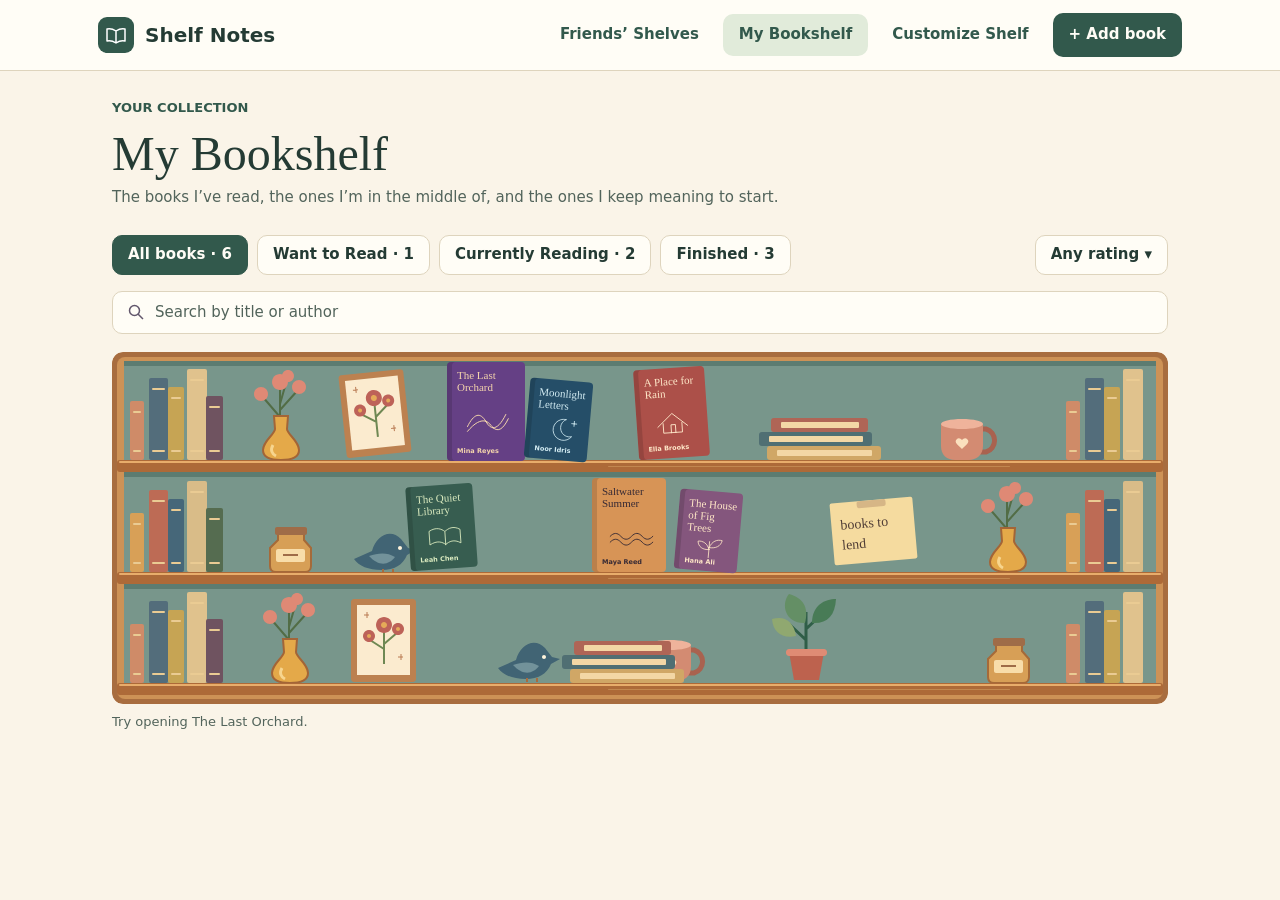
==== commit d94d8c3d: "Keep illustrated shelves and covers inside their frame" ====
--- a/inst630-bookshelf/index.html
+++ b/inst630-bookshelf/index.html
@@ -53,9 +53,6 @@
             </div>
           </div>
         </div>
-        </a>
-        </div>
-        </div>
         <div style="position:absolute;height:98px;left:820px;top:12.33px;width:72px">
           <img alt="" src="assets/imgMug.svg">
         </div>
@@ -104,9 +101,6 @@
         </div>
         <div style="position:absolute;height:98px;left:236px;top:123.67px;width:72px">
           <img alt="" src="assets/imgBird.svg">
-        </div>
-        </div>
-        </div>
         </div>
         <div style="position:absolute;height:98px;left:860px;top:123.67px;width:72px">
           <img alt="" src="assets/imgVase.svg">
